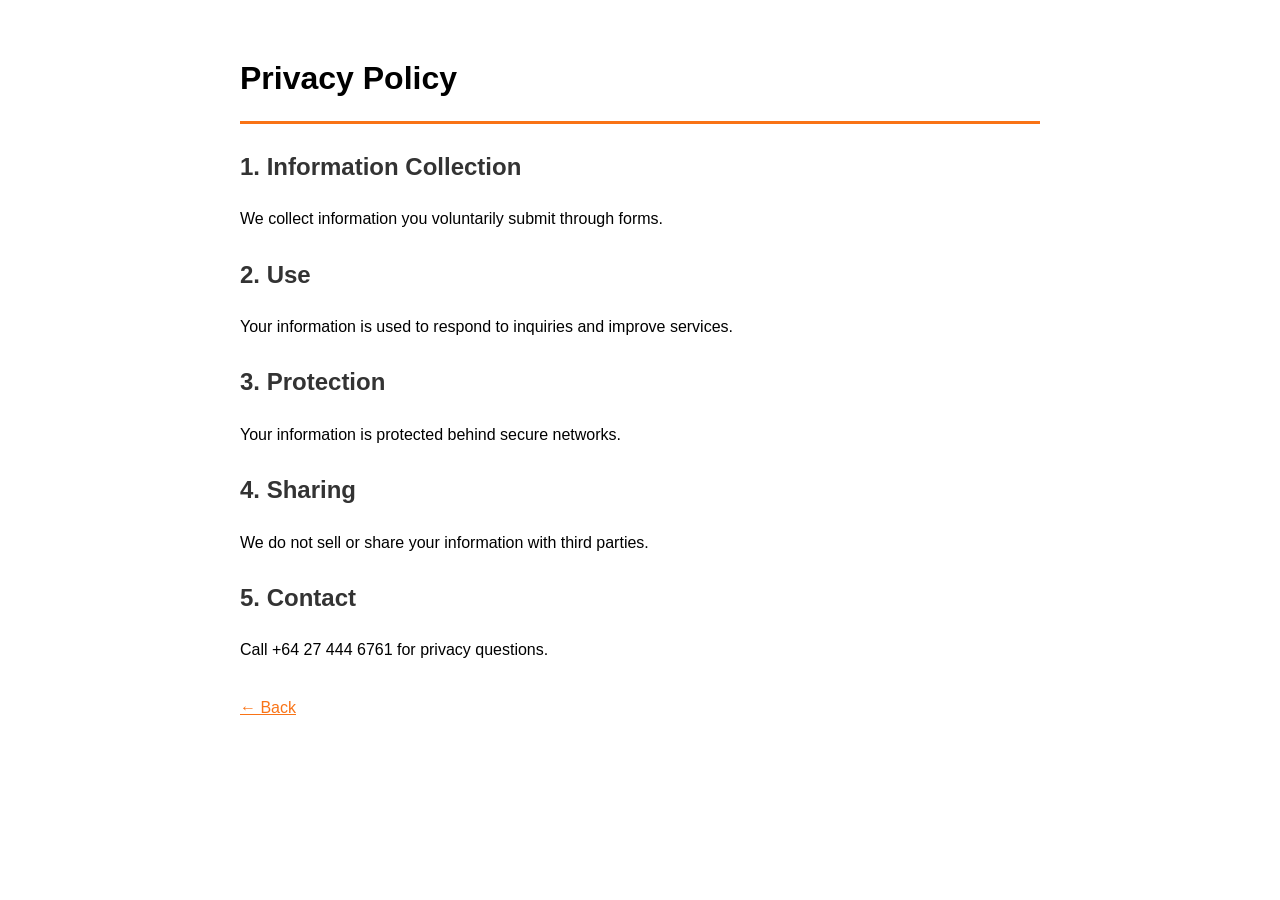
==== privacy.html @ a87de4cc "Initial: Shannons HVAC Limited" ====
<!DOCTYPE html><html><head><meta charset="UTF-8"><title>Privacy</title><style>body{font-family:'Poppins',sans-serif;background:white;max-width:800px;margin:0 auto;padding:2rem;line-height:1.6}h1{border-bottom:3px solid #f97316;padding-bottom:1rem}h2{margin-top:1.5rem;color:#333}a{color:#f97316}</style></head><body><h1>Privacy Policy</h1><h2>1. Information Collection</h2><p>We collect information you voluntarily submit through forms.</p><h2>2. Use</h2><p>Your information is used to respond to inquiries and improve services.</p><h2>3. Protection</h2><p>Your information is protected behind secure networks.</p><h2>4. Sharing</h2><p>We do not sell or share your information with third parties.</p><h2>5. Contact</h2><p>Call +64 27 444 6761 for privacy questions.</p><p style="margin-top:2rem"><a href="index.html">← Back</a></p></body></html>
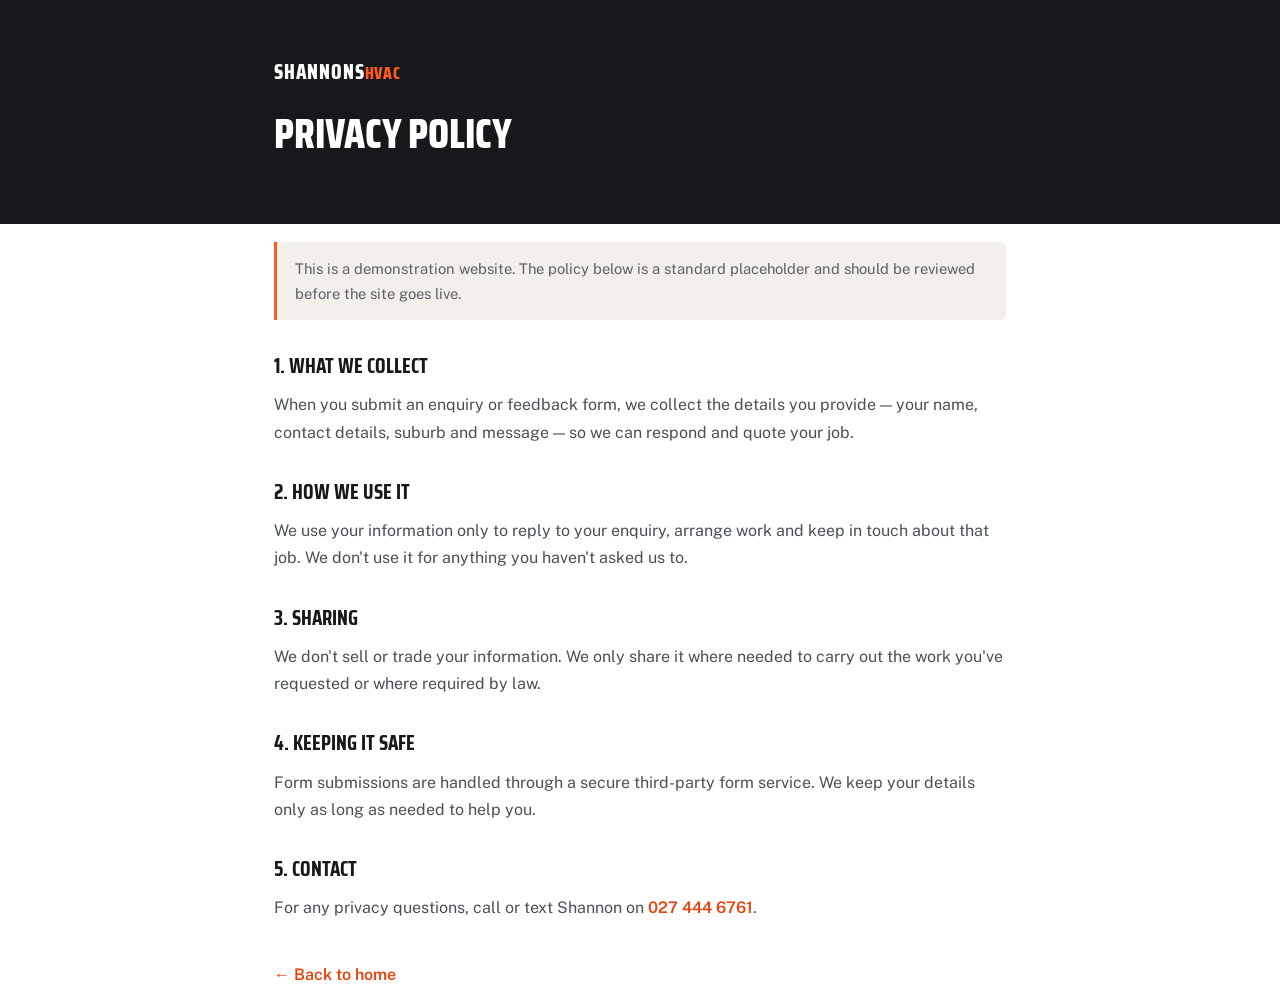
==== commit 00f058ba: "Initial build: Shannons HVAC Limited" ====
--- a/privacy.html
+++ b/privacy.html
@@ -1 +1,44 @@
-<!DOCTYPE html><html><head><meta charset="UTF-8"><title>Privacy</title><style>body{font-family:'Poppins',sans-serif;background:white;max-width:800px;margin:0 auto;padding:2rem;line-height:1.6}h1{border-bottom:3px solid #f97316;padding-bottom:1rem}h2{margin-top:1.5rem;color:#333}a{color:#f97316}</style></head><body><h1>Privacy Policy</h1><h2>1. Information Collection</h2><p>We collect information you voluntarily submit through forms.</p><h2>2. Use</h2><p>Your information is used to respond to inquiries and improve services.</p><h2>3. Protection</h2><p>Your information is protected behind secure networks.</p><h2>4. Sharing</h2><p>We do not sell or share your information with third parties.</p><h2>5. Contact</h2><p>Call +64 27 444 6761 for privacy questions.</p><p style="margin-top:2rem"><a href="index.html">← Back</a></p></body></html>
+<!DOCTYPE html>
+<html lang="en-NZ">
+<head>
+<meta charset="UTF-8">
+<meta name="viewport" content="width=device-width, initial-scale=1.0">
+<title>Privacy | Shannons HVAC Limited</title>
+<link rel="icon" href="data:image/svg+xml,%3Csvg xmlns='http://www.w3.org/2000/svg' viewBox='0 0 100 100'%3E%3Crect width='100' height='100' rx='18' fill='%2316181b'/%3E%3Ctext x='50' y='68' font-family='Arial Black,Arial' font-size='52' font-weight='900' fill='%23FF5A1F' text-anchor='middle'%3ES%3C/text%3E%3C/svg%3E">
+<link rel="preconnect" href="https://fonts.googleapis.com">
+<link rel="preconnect" href="https://fonts.gstatic.com" crossorigin>
+<link href="https://fonts.googleapis.com/css2?family=Saira+Condensed:wght@700;800&family=Public+Sans:wght@400;600;700&display=swap" rel="stylesheet">
+<style>
+*{margin:0;padding:0;box-sizing:border-box}
+body{font-family:'Public Sans',sans-serif;color:#23272c;line-height:1.7;background:#fff}
+header{background:#16181b;color:#fff;padding:54px 24px}
+.wrap{max-width:780px;margin:0 auto;padding:0 24px}
+.brand{font-family:'Saira Condensed';font-weight:800;text-transform:uppercase;letter-spacing:.04em;font-size:1.3rem}
+.brand small{color:#FF5A1F}
+header h1{font-family:'Saira Condensed';text-transform:uppercase;font-weight:800;font-size:2.6rem;margin-top:10px}
+main{padding:46px 0 70px}
+h2{font-family:'Saira Condensed';text-transform:uppercase;font-size:1.3rem;margin:28px 0 8px;color:#16181b}
+p{color:#4b5057;margin-bottom:10px}
+a{color:#E8410B;text-decoration:none;font-weight:600}
+.note{background:#f3f0ec;border-left:3px solid #FF5A1F;padding:14px 18px;border-radius:0 6px 6px 0;font-size:.92rem;color:#5b6066;margin:18px 0}
+.back{display:inline-block;margin-top:30px}
+</style>
+</head>
+<body>
+<header><div class="wrap"><div class="brand">Shannons<small>HVAC</small></div><h1>Privacy Policy</h1></div></header>
+<main class="wrap">
+  <div class="note">This is a demonstration website. The policy below is a standard placeholder and should be reviewed before the site goes live.</div>
+  <h2>1. What we collect</h2>
+  <p>When you submit an enquiry or feedback form, we collect the details you provide — your name, contact details, suburb and message — so we can respond and quote your job.</p>
+  <h2>2. How we use it</h2>
+  <p>We use your information only to reply to your enquiry, arrange work and keep in touch about that job. We don't use it for anything you haven't asked us to.</p>
+  <h2>3. Sharing</h2>
+  <p>We don't sell or trade your information. We only share it where needed to carry out the work you've requested or where required by law.</p>
+  <h2>4. Keeping it safe</h2>
+  <p>Form submissions are handled through a secure third-party form service. We keep your details only as long as needed to help you.</p>
+  <h2>5. Contact</h2>
+  <p>For any privacy questions, call or text Shannon on <a href="tel:+64274446761">027 444 6761</a>.</p>
+  <a href="index.html" class="back">← Back to home</a>
+</main>
+</body>
+</html>
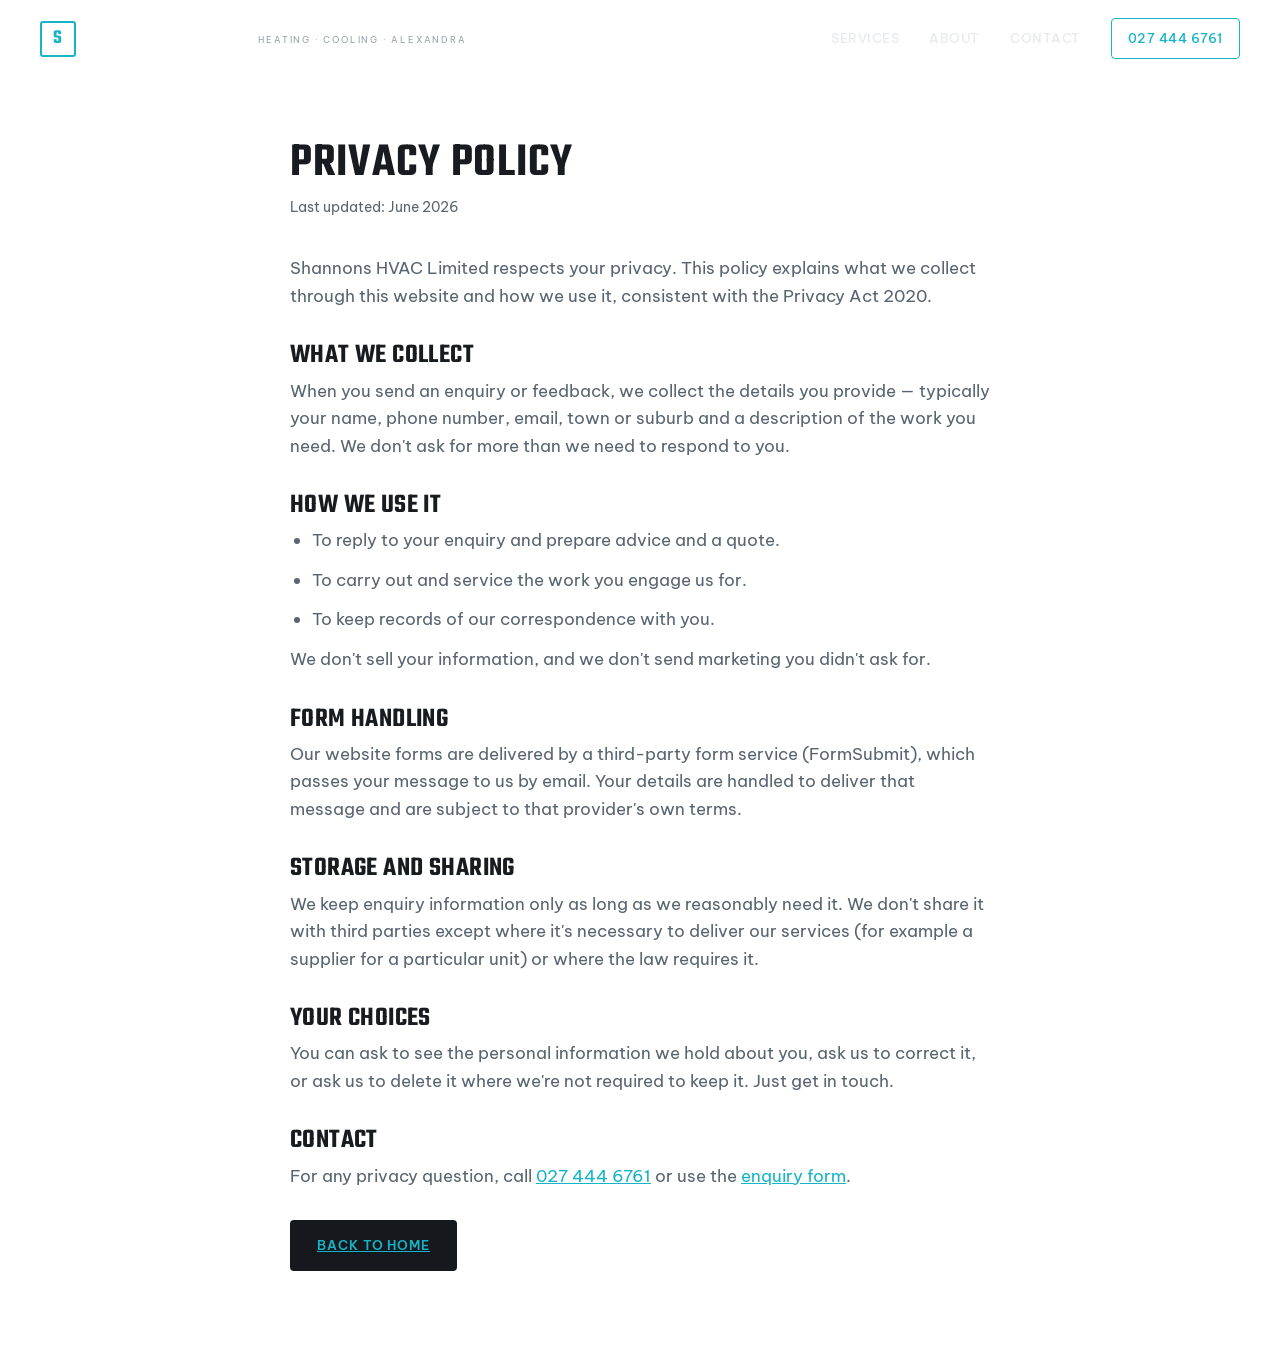
==== commit 780efc45: "Rebuild: Shannons HVAC Limited — Industrial archetype, Teko/Be Vietnam Pro, climate-teal Co-Authored" ====
--- a/privacy.html
+++ b/privacy.html
@@ -3,42 +3,60 @@
 <head>
 <meta charset="UTF-8">
 <meta name="viewport" content="width=device-width, initial-scale=1.0">
-<title>Privacy | Shannons HVAC Limited</title>
-<link rel="icon" href="data:image/svg+xml,%3Csvg xmlns='http://www.w3.org/2000/svg' viewBox='0 0 100 100'%3E%3Crect width='100' height='100' rx='18' fill='%2316181b'/%3E%3Ctext x='50' y='68' font-family='Arial Black,Arial' font-size='52' font-weight='900' fill='%23FF5A1F' text-anchor='middle'%3ES%3C/text%3E%3C/svg%3E">
+<title>Privacy Policy | Shannons HVAC Limited</title>
+<meta name="description" content="How Shannons HVAC handles the information you share through this website.">
+<meta name="robots" content="noindex">
+<link rel="icon" href="data:image/svg+xml,%3Csvg xmlns='http://www.w3.org/2000/svg' viewBox='0 0 100 100'%3E%3Crect width='100' height='100' rx='14' fill='%230e1216'/%3E%3Ctext x='50' y='73' font-size='62' text-anchor='middle' fill='%2316b4c6' font-family='Arial' font-weight='bold'%3ES%3C/text%3E%3C/svg%3E">
 <link rel="preconnect" href="https://fonts.googleapis.com">
 <link rel="preconnect" href="https://fonts.gstatic.com" crossorigin>
-<link href="https://fonts.googleapis.com/css2?family=Saira+Condensed:wght@700;800&family=Public+Sans:wght@400;600;700&display=swap" rel="stylesheet">
-<style>
-*{margin:0;padding:0;box-sizing:border-box}
-body{font-family:'Public Sans',sans-serif;color:#23272c;line-height:1.7;background:#fff}
-header{background:#16181b;color:#fff;padding:54px 24px}
-.wrap{max-width:780px;margin:0 auto;padding:0 24px}
-.brand{font-family:'Saira Condensed';font-weight:800;text-transform:uppercase;letter-spacing:.04em;font-size:1.3rem}
-.brand small{color:#FF5A1F}
-header h1{font-family:'Saira Condensed';text-transform:uppercase;font-weight:800;font-size:2.6rem;margin-top:10px}
-main{padding:46px 0 70px}
-h2{font-family:'Saira Condensed';text-transform:uppercase;font-size:1.3rem;margin:28px 0 8px;color:#16181b}
-p{color:#4b5057;margin-bottom:10px}
-a{color:#E8410B;text-decoration:none;font-weight:600}
-.note{background:#f3f0ec;border-left:3px solid #FF5A1F;padding:14px 18px;border-radius:0 6px 6px 0;font-size:.92rem;color:#5b6066;margin:18px 0}
-.back{display:inline-block;margin-top:30px}
-</style>
+<link href="https://fonts.googleapis.com/css2?family=Teko:wght@400;500;600;700&family=Be+Vietnam+Pro:wght@400;500;600&display=swap" rel="stylesheet">
+<link rel="stylesheet" href="styles.css">
 </head>
 <body>
-<header><div class="wrap"><div class="brand">Shannons<small>HVAC</small></div><h1>Privacy Policy</h1></div></header>
-<main class="wrap">
-  <div class="note">This is a demonstration website. The policy below is a standard placeholder and should be reviewed before the site goes live.</div>
-  <h2>1. What we collect</h2>
-  <p>When you submit an enquiry or feedback form, we collect the details you provide — your name, contact details, suburb and message — so we can respond and quote your job.</p>
-  <h2>2. How we use it</h2>
-  <p>We use your information only to reply to your enquiry, arrange work and keep in touch about that job. We don't use it for anything you haven't asked us to.</p>
-  <h2>3. Sharing</h2>
-  <p>We don't sell or trade your information. We only share it where needed to carry out the work you've requested or where required by law.</p>
-  <h2>4. Keeping it safe</h2>
-  <p>Form submissions are handled through a secure third-party form service. We keep your details only as long as needed to help you.</p>
-  <h2>5. Contact</h2>
-  <p>For any privacy questions, call or text Shannon on <a href="tel:+64274446761">027 444 6761</a>.</p>
-  <a href="index.html" class="back">← Back to home</a>
+
+<nav class="nav scrolled" id="nav">
+  <a class="brand" href="index.html"><span class="mark">S</span>SHANNONS HVAC<small>Heating · Cooling · Alexandra</small></a>
+  <div class="nav-links" id="navLinks">
+    <a href="index.html#services">Services</a>
+    <a href="index.html#about">About</a>
+    <a href="index.html#contact">Contact</a>
+    <a class="nav-phone" href="tel:+64274446761">027 444 6761</a>
+  </div>
+  <button class="nav-toggle" id="navToggle" aria-label="Open menu">☰</button>
+</nav>
+
+<main class="legal">
+  <h1>Privacy Policy</h1>
+  <p class="updated">Last updated: June 2026</p>
+
+  <p>Shannons HVAC Limited respects your privacy. This policy explains what we collect through this website and how we use it, consistent with the Privacy Act 2020.</p>
+
+  <h2>What we collect</h2>
+  <p>When you send an enquiry or feedback, we collect the details you provide — typically your name, phone number, email, town or suburb and a description of the work you need. We don't ask for more than we need to respond to you.</p>
+
+  <h2>How we use it</h2>
+  <ul>
+    <li>To reply to your enquiry and prepare advice and a quote.</li>
+    <li>To carry out and service the work you engage us for.</li>
+    <li>To keep records of our correspondence with you.</li>
+  </ul>
+  <p>We don't sell your information, and we don't send marketing you didn't ask for.</p>
+
+  <h2>Form handling</h2>
+  <p>Our website forms are delivered by a third-party form service (FormSubmit), which passes your message to us by email. Your details are handled to deliver that message and are subject to that provider's own terms.</p>
+
+  <h2>Storage and sharing</h2>
+  <p>We keep enquiry information only as long as we reasonably need it. We don't share it with third parties except where it's necessary to deliver our services (for example a supplier for a particular unit) or where the law requires it.</p>
+
+  <h2>Your choices</h2>
+  <p>You can ask to see the personal information we hold about you, ask us to correct it, or ask us to delete it where we're not required to keep it. Just get in touch.</p>
+
+  <h2>Contact</h2>
+  <p>For any privacy question, call <a href="tel:+64274446761">027 444 6761</a> or use the <a href="index.html#contact">enquiry form</a>.</p>
+
+  <p style="margin-top:30px"><a class="btn btn--dark" href="index.html">Back to home</a></p>
 </main>
+
+<script src="main.js"></script>
 </body>
 </html>
--- a/styles.css
+++ b/styles.css
@@ -0,0 +1,258 @@
+/* Shannons HVAC Limited — Industrial archetype
+   Display: Teko · Body: Be Vietnam Pro · Accent: climate teal on charcoal */
+
+:root{
+  --ink:#15191e;          /* charcoal anchor */
+  --ink-deep:#0e1216;     /* deepest panels */
+  --bone:#f1f3f4;         /* bone band */
+  --light:#ffffff;        /* light band */
+  --line:#dde3e6;         /* hairlines on light */
+  --line-dark:#283038;    /* hairlines on dark */
+  --text:#181c21;         /* body text on light */
+  --muted:#586470;        /* muted text on light */
+  --muted-dark:#97a2ad;   /* muted text on dark */
+  --accent:#16b4c6;       /* climate teal */
+  --accent-2:#3fd0e0;
+  --btn-ink:#04252b;      /* dark teal-ink for text on accent */
+  --radius:4px;
+  --img-filter:saturate(.82) contrast(1.06) brightness(.95);
+  --maxw:1180px;
+  --pad:clamp(20px,5vw,40px);
+}
+
+*{box-sizing:border-box;margin:0;padding:0}
+html{scroll-behavior:smooth}
+body{
+  font-family:"Be Vietnam Pro",system-ui,sans-serif;
+  color:var(--text);background:var(--light);
+  line-height:1.62;font-size:17px;-webkit-font-smoothing:antialiased;
+  overflow-x:hidden;
+}
+h1,h2,h3,h4,.display{font-family:"Teko",sans-serif;font-weight:600;line-height:.98;letter-spacing:.015em}
+img{display:block;max-width:100%}
+a{color:inherit;text-decoration:none}
+
+.wrap{max-width:var(--maxw);margin:0 auto;padding:0 var(--pad)}
+.eyebrow{
+  font-family:"Teko",sans-serif;font-weight:600;font-size:1.02rem;
+  letter-spacing:.22em;text-transform:uppercase;color:var(--accent);
+  display:inline-flex;align-items:center;gap:10px;line-height:1;
+}
+.eyebrow::before{content:"";width:26px;height:2px;background:var(--accent);display:inline-block}
+.eyebrow.center{justify-content:center}
+
+/* ---------- buttons ---------- */
+.btn{
+  display:inline-flex;align-items:center;gap:9px;
+  font-family:"Be Vietnam Pro",sans-serif;font-weight:600;font-size:.82rem;
+  letter-spacing:.07em;text-transform:uppercase;
+  padding:14px 26px;border-radius:var(--radius);cursor:pointer;border:1.5px solid transparent;
+  transition:transform .15s ease,background .2s ease,color .2s ease,border-color .2s ease;
+}
+.btn--primary{background:var(--accent);color:var(--btn-ink)}
+.btn--primary:hover{background:var(--accent-2);transform:translateY(-2px)}
+.btn--ghost{background:transparent;color:#fff;border-color:rgba(255,255,255,.4)}
+.btn--ghost:hover{border-color:#fff;background:rgba(255,255,255,.08)}
+.btn--dark{background:var(--ink);color:#fff}
+.btn--dark:hover{background:#000;transform:translateY(-2px)}
+
+/* ---------- nav ---------- */
+.nav{
+  position:fixed;top:0;left:0;right:0;z-index:50;
+  display:flex;align-items:center;justify-content:space-between;
+  padding:18px var(--pad);transition:background .3s ease,padding .3s ease,box-shadow .3s ease;
+}
+.nav.scrolled{background:rgba(14,18,22,.94);backdrop-filter:blur(10px);padding:12px var(--pad);box-shadow:0 1px 0 var(--line-dark)}
+.brand{display:flex;align-items:center;gap:12px;font-family:"Teko",sans-serif;font-weight:600;font-size:1.55rem;letter-spacing:.04em;color:#fff;text-transform:uppercase;line-height:1}
+.brand .mark{
+  width:36px;height:36px;border:2px solid var(--accent);border-radius:3px;
+  display:grid;place-items:center;color:var(--accent);font-size:1.25rem;font-weight:600;flex:none;
+}
+.brand small{display:block;font-family:"Be Vietnam Pro",sans-serif;font-weight:400;font-size:.54rem;letter-spacing:.22em;color:var(--muted-dark);text-transform:uppercase;margin-top:3px}
+.nav-links{display:flex;align-items:center;gap:30px}
+.nav-links a{font-size:.82rem;font-weight:500;letter-spacing:.04em;color:#e8eaee;text-transform:uppercase;font-family:"Be Vietnam Pro",sans-serif}
+.nav-links a:hover{color:var(--accent)}
+.nav-phone{display:inline-flex !important;align-items:center;gap:8px;border:1.5px solid var(--accent);color:var(--accent) !important;padding:9px 16px;border-radius:var(--radius)}
+.nav-phone:hover{background:var(--accent);color:var(--btn-ink) !important}
+.nav-toggle{display:none;background:none;border:none;color:#fff;font-size:1.5rem;cursor:pointer}
+
+/* ---------- hero ---------- */
+.hero{position:relative;min-height:100svh;display:flex;align-items:center;background:var(--ink-deep);overflow:hidden}
+.hero-slides{position:absolute;inset:0;z-index:0}
+.hero-slide{position:absolute;inset:0;background-size:cover;background-position:center;opacity:0;transition:opacity 1.6s ease;filter:var(--img-filter);transform:scale(1.04)}
+.hero-slide.active{opacity:1}
+.hero::after{content:"";position:absolute;inset:0;z-index:1;
+  background:linear-gradient(180deg,rgba(11,14,18,.6) 0%,rgba(11,14,18,.5) 45%,rgba(11,14,18,.85) 100%);}
+.hero-grid{position:absolute;inset:0;z-index:1;opacity:.15;
+  background-image:linear-gradient(rgba(255,255,255,.5) 1px,transparent 1px),linear-gradient(90deg,rgba(255,255,255,.5) 1px,transparent 1px);
+  background-size:64px 64px;-webkit-mask-image:linear-gradient(180deg,transparent,#000 40%,transparent);mask-image:linear-gradient(180deg,transparent,#000 40%,transparent)}
+.hero-inner{position:relative;z-index:2;padding:130px var(--pad) 70px;max-width:var(--maxw);margin:0 auto;width:100%}
+.hero-eyebrow{color:var(--accent);font-family:"Teko",sans-serif;font-weight:600;font-size:1.12rem;letter-spacing:.2em;text-transform:uppercase;display:flex;align-items:center;gap:12px;line-height:1}
+.hero-eyebrow::before{content:"";width:34px;height:2px;background:var(--accent)}
+.hero h1{color:#fff;font-size:clamp(3.1rem,8vw,6rem);margin:20px 0 18px;max-width:17ch;text-transform:uppercase;font-weight:600}
+.hero h1 em{color:var(--accent);font-style:normal}
+.hero p.lede{color:#e3e6ea;font-size:clamp(1.02rem,1.7vw,1.2rem);max-width:56ch;margin-bottom:32px;line-height:1.6}
+.hero-cta{display:flex;flex-wrap:wrap;gap:14px}
+.hero-meta{display:flex;flex-wrap:wrap;gap:26px;margin-top:44px;padding-top:24px;border-top:1px solid rgba(255,255,255,.16)}
+.hero-meta div{color:#cdd2d9;font-size:.82rem;letter-spacing:.03em}
+.hero-meta b{display:block;font-family:"Teko",sans-serif;font-weight:600;color:#fff;font-size:1.45rem;letter-spacing:.03em;line-height:1.05}
+
+/* ---------- sections ---------- */
+section{padding:clamp(64px,9vw,108px) 0}
+.band-bone{background:var(--bone)}
+.band-light{background:var(--light)}
+.band-dark{background:var(--ink);color:#fff}
+.sec-head{max-width:680px;margin-bottom:52px}
+.sec-head.center{margin:0 auto 52px;text-align:center}
+.sec-head h2{font-size:clamp(2.4rem,5vw,3.7rem);margin:12px 0 14px;text-transform:uppercase;font-weight:600;line-height:.96}
+.band-dark .sec-head h2{color:#fff}
+.sec-head p{color:var(--muted);font-size:1.06rem}
+.band-dark .sec-head p{color:var(--muted-dark)}
+
+/* ---------- trust strip ---------- */
+.trust{background:var(--ink-deep);color:#fff;padding:0}
+.trust-grid{display:grid;grid-template-columns:repeat(3,1fr)}
+.trust-item{padding:38px var(--pad);display:flex;gap:18px;align-items:flex-start;border-right:1px solid var(--line-dark)}
+.trust-item:last-child{border-right:none}
+.trust-ic{width:42px;height:42px;flex:none;border:1.5px solid var(--accent);border-radius:3px;display:grid;place-items:center;color:var(--accent)}
+.trust-ic svg{width:22px;height:22px}
+.trust-item h4{font-family:"Teko",sans-serif;font-weight:600;font-size:1.4rem;letter-spacing:.02em;margin-bottom:2px;color:#fff;text-transform:uppercase;line-height:1.04}
+.trust-item p{color:var(--muted-dark);font-size:.92rem;line-height:1.5}
+
+/* ---------- services ---------- */
+.svc-grid{display:grid;grid-template-columns:repeat(3,1fr);gap:1px;background:var(--line);border:1px solid var(--line)}
+.svc-card{background:var(--light);padding:34px 30px;transition:background .25s ease,transform .25s ease}
+.svc-card:hover{background:#fff;transform:translateY(-3px);box-shadow:0 24px 50px -28px rgba(20,23,28,.4)}
+.svc-num{font-family:"Teko",sans-serif;font-weight:600;font-size:1.05rem;color:var(--accent);letter-spacing:.08em}
+.svc-ic{width:46px;height:46px;margin:14px 0 16px;color:var(--accent)}
+.svc-ic svg{width:46px;height:46px;stroke-width:1.4}
+.svc-card h3{font-size:1.6rem;margin-bottom:8px;text-transform:uppercase;letter-spacing:.01em;font-weight:600;line-height:1}
+.svc-card p{color:var(--muted);font-size:.96rem}
+
+/* ---------- about ---------- */
+.about-split{display:grid;grid-template-columns:1fr 1fr;gap:clamp(34px,5vw,72px);align-items:center}
+.about-figure{position:relative}
+.about-figure img{width:100%;aspect-ratio:4/3;object-fit:cover;border-radius:var(--radius);filter:var(--img-filter)}
+.about-tag{position:absolute;top:-1px;left:-1px;background:var(--accent);color:var(--btn-ink);font-family:"Teko",sans-serif;font-weight:600;font-size:1.02rem;letter-spacing:.12em;text-transform:uppercase;padding:8px 18px;line-height:1}
+.about-frame{position:absolute;inset:18px -18px -18px 18px;border:1.5px solid var(--accent);border-radius:var(--radius);z-index:-1}
+.about-copy h2{font-size:clamp(2.4rem,4.6vw,3.5rem);margin:12px 0 18px;text-transform:uppercase;font-weight:600;line-height:.96}
+.about-copy p{color:var(--muted);margin-bottom:16px}
+.checklist{list-style:none;margin-top:26px;display:grid;gap:14px}
+.checklist li{display:flex;gap:13px;align-items:flex-start;font-weight:500;color:var(--text)}
+.checklist .ck{width:24px;height:24px;flex:none;background:var(--accent);border-radius:3px;display:grid;place-items:center;margin-top:1px}
+.checklist .ck svg{width:14px;height:14px;stroke:var(--btn-ink);stroke-width:3}
+
+/* ---------- crew ---------- */
+.crew-grid{display:grid;grid-template-columns:repeat(3,1fr);gap:24px}
+.crew-card{background:var(--ink);border:1px solid var(--line-dark);border-radius:var(--radius);padding:34px 28px;text-align:center}
+.crew-av{width:84px;height:84px;margin:0 auto 20px;border-radius:50%;background:var(--ink-deep);border:2px solid var(--accent);display:grid;place-items:center;font-family:"Teko",sans-serif;font-weight:600;font-size:2rem;color:var(--accent);letter-spacing:.04em;line-height:1}
+.crew-card h3{color:#fff;font-size:1.5rem;text-transform:uppercase;letter-spacing:.02em;font-weight:600;line-height:1}
+.crew-role{color:var(--accent);font-family:"Teko",sans-serif;font-weight:600;font-size:1rem;letter-spacing:.14em;text-transform:uppercase;margin:4px 0 12px;line-height:1}
+.crew-card p{color:var(--muted-dark);font-size:.92rem}
+.badge{display:inline-block;font-family:"Be Vietnam Pro",sans-serif;font-size:.66rem;font-weight:600;letter-spacing:.16em;text-transform:uppercase;color:var(--muted-dark);border:1px solid var(--line-dark);border-radius:3px;padding:5px 12px;margin-top:18px}
+
+/* ---------- reviews ---------- */
+.rev-grid{display:grid;grid-template-columns:repeat(2,1fr);gap:24px}
+.rev-card{background:var(--light);border:1px solid var(--line);border-radius:var(--radius);padding:32px 30px}
+.rev-stars{color:var(--accent);letter-spacing:3px;font-size:1.05rem;margin-bottom:14px}
+.rev-card p{font-size:1.04rem;color:var(--text);margin-bottom:18px}
+.rev-who{font-family:"Teko",sans-serif;font-weight:600;font-size:1.2rem;letter-spacing:.03em;text-transform:uppercase;line-height:1}
+.rev-who span{display:block;font-family:"Be Vietnam Pro",sans-serif;font-weight:400;font-size:.8rem;letter-spacing:0;text-transform:none;color:var(--muted);margin-top:3px}
+
+/* ---------- review funnel banner ---------- */
+.funnel{background:var(--ink-deep);color:#fff;text-align:center;position:relative;overflow:hidden}
+.funnel .hero-grid{opacity:.1}
+.funnel-inner{position:relative;z-index:2}
+.funnel .stars{color:var(--accent);font-size:1.7rem;letter-spacing:6px;margin-bottom:16px}
+.funnel h2{font-size:clamp(2.2rem,4.6vw,3.4rem);color:#fff;margin-bottom:12px;text-transform:uppercase;font-weight:600;line-height:.98}
+.funnel p{color:var(--muted-dark);max-width:50ch;margin:0 auto 26px}
+
+/* ---------- contact ---------- */
+.contact-split{display:grid;grid-template-columns:.85fr 1.15fr;gap:clamp(34px,5vw,64px)}
+.contact-info h2{color:#fff;font-size:clamp(2.3rem,4.4vw,3.4rem);margin:12px 0 16px;text-transform:uppercase;font-weight:600;line-height:.96}
+.contact-info > p{color:var(--muted-dark);margin-bottom:30px;max-width:44ch}
+.cinfo-row{display:flex;gap:16px;align-items:flex-start;padding:18px 0;border-top:1px solid var(--line-dark)}
+.cinfo-row:last-child{border-bottom:1px solid var(--line-dark)}
+.cinfo-ic{width:40px;height:40px;flex:none;border:1.5px solid var(--accent);border-radius:3px;display:grid;place-items:center;color:var(--accent)}
+.cinfo-ic svg{width:20px;height:20px}
+.cinfo-row b{display:block;font-family:"Teko",sans-serif;font-weight:600;color:#fff;font-size:1rem;letter-spacing:.12em;text-transform:uppercase;margin-bottom:2px;line-height:1.1}
+.cinfo-row a,.cinfo-row span{color:#dfe3e8;font-size:1.02rem}
+.cinfo-row a:hover{color:var(--accent)}
+
+.form{background:var(--light);border-radius:var(--radius);padding:clamp(26px,3vw,40px);color:var(--text)}
+.form h3{font-size:1.9rem;text-transform:uppercase;margin-bottom:4px;font-weight:600;line-height:1}
+.form .sub{color:var(--muted);font-size:.95rem;margin-bottom:22px}
+.frow{display:grid;grid-template-columns:1fr 1fr;gap:16px}
+.field{margin-bottom:16px;display:flex;flex-direction:column}
+.field label{font-family:"Be Vietnam Pro",sans-serif;font-weight:600;font-size:.72rem;letter-spacing:.08em;text-transform:uppercase;margin-bottom:7px;color:var(--text)}
+.field input,.field textarea,.field select{
+  font-family:"Be Vietnam Pro",sans-serif;font-size:1rem;padding:13px 15px;border:1.5px solid var(--line);border-radius:var(--radius);background:#fbfcfc;color:var(--text);transition:border-color .2s ease}
+.field input:focus,.field textarea:focus,.field select:focus{outline:none;border-color:var(--accent);background:#fff}
+.field textarea{min-height:120px;resize:vertical}
+
+/* ---------- footer ---------- */
+.footer{background:#0a0d10;color:#fff;padding:60px var(--pad) 30px}
+.footer-top{max-width:var(--maxw);margin:0 auto;display:flex;flex-wrap:wrap;justify-content:space-between;gap:30px;padding-bottom:34px;border-bottom:1px solid var(--line-dark)}
+.footer .brand{margin-bottom:12px}
+.footer-blurb{color:var(--muted-dark);max-width:38ch;font-size:.94rem}
+.footer-links{display:flex;gap:40px;flex-wrap:wrap}
+.footer-col h5{font-family:"Teko",sans-serif;font-weight:600;font-size:1.05rem;letter-spacing:.12em;text-transform:uppercase;color:#fff;margin-bottom:12px;line-height:1}
+.footer-col a{display:block;color:var(--muted-dark);font-size:.92rem;margin-bottom:9px}
+.footer-col a:hover{color:var(--accent)}
+.footer-bot{max-width:var(--maxw);margin:24px auto 0;display:flex;flex-wrap:wrap;justify-content:space-between;gap:12px;color:#6c7480;font-size:.82rem}
+
+/* ---------- reveal ---------- */
+.reveal{opacity:0;transform:translateY(26px);transition:opacity .7s ease,transform .7s ease}
+.reveal.in{opacity:1;transform:none}
+
+/* ---------- review / private standalone pages ---------- */
+.subpage{min-height:100vh;background:var(--ink);display:flex;align-items:center;justify-content:center;padding:120px var(--pad) 60px}
+.review-card{background:var(--light);border-radius:var(--radius);max-width:540px;width:100%;padding:clamp(32px,5vw,52px);text-align:center;border-top:4px solid var(--accent)}
+.review-card .mark{width:54px;height:54px;margin:0 auto 22px;border:2px solid var(--accent);border-radius:4px;display:grid;place-items:center;color:var(--accent);font-family:"Teko",sans-serif;font-weight:600;font-size:1.9rem}
+.review-card h1{font-size:2.4rem;text-transform:uppercase;margin-bottom:10px;font-weight:600;line-height:1}
+.review-card p{color:var(--muted);margin-bottom:24px}
+.star-pick{display:flex;justify-content:center;gap:10px;font-size:2.4rem;cursor:pointer}
+.star-pick .star{color:#cdd5da;transition:color .15s ease,transform .15s ease}
+.star-pick .star:hover{transform:scale(1.12)}
+.star-pick .star.lit{color:var(--accent)}
+.review-note{font-size:.86rem;color:var(--muted);margin-top:22px;margin-bottom:0}
+.private-wrap{max-width:600px;width:100%}
+.success{display:none;background:var(--light);border-radius:var(--radius);padding:clamp(32px,5vw,52px);text-align:center;border-top:4px solid var(--accent)}
+.success.show{display:block}
+.success .tick{width:64px;height:64px;margin:0 auto 20px;border-radius:50%;background:var(--accent);display:grid;place-items:center}
+.success .tick svg{width:32px;height:32px;stroke:var(--btn-ink);fill:none}
+.success h2{text-transform:uppercase;margin-bottom:10px;font-weight:600;font-size:2rem}
+.success p{color:var(--muted)}
+
+/* ---------- legal pages ---------- */
+.legal{max-width:780px;margin:0 auto;padding:140px var(--pad) 80px}
+.legal h1{font-size:3rem;text-transform:uppercase;margin-bottom:8px;font-weight:600;line-height:1}
+.legal .updated{color:var(--muted);font-size:.9rem;margin-bottom:36px}
+.legal h2{font-size:1.7rem;text-transform:uppercase;margin:32px 0 8px;font-weight:600;line-height:1}
+.legal p,.legal li{color:var(--muted);margin-bottom:12px}
+.legal ul{padding-left:22px}
+.legal a{color:var(--accent);text-decoration:underline}
+
+/* ---------- responsive ---------- */
+@media(max-width:920px){
+  .svc-grid{grid-template-columns:repeat(2,1fr)}
+  .about-split{grid-template-columns:1fr}
+  .about-frame{display:none}
+  .contact-split{grid-template-columns:1fr}
+}
+@media(max-width:760px){
+  .nav-links{position:fixed;top:0;right:0;height:100vh;width:78%;max-width:320px;background:var(--ink-deep);flex-direction:column;align-items:flex-start;justify-content:center;gap:24px;padding:40px;transform:translateX(100%);transition:transform .3s ease;box-shadow:-20px 0 60px rgba(0,0,0,.5)}
+  .nav-links.open{transform:none}
+  .nav-toggle{display:block;z-index:60;position:relative}
+  .trust-grid{grid-template-columns:1fr}
+  .trust-item{border-right:none;border-bottom:1px solid var(--line-dark)}
+  .svc-grid{grid-template-columns:1fr}
+  .crew-grid{grid-template-columns:1fr}
+  .rev-grid{grid-template-columns:1fr}
+  .frow{grid-template-columns:1fr}
+  .hero-meta{gap:20px}
+}
+@media(prefers-reduced-motion:reduce){
+  .hero-slide{transition:none}
+  .reveal{opacity:1;transform:none;transition:none}
+}
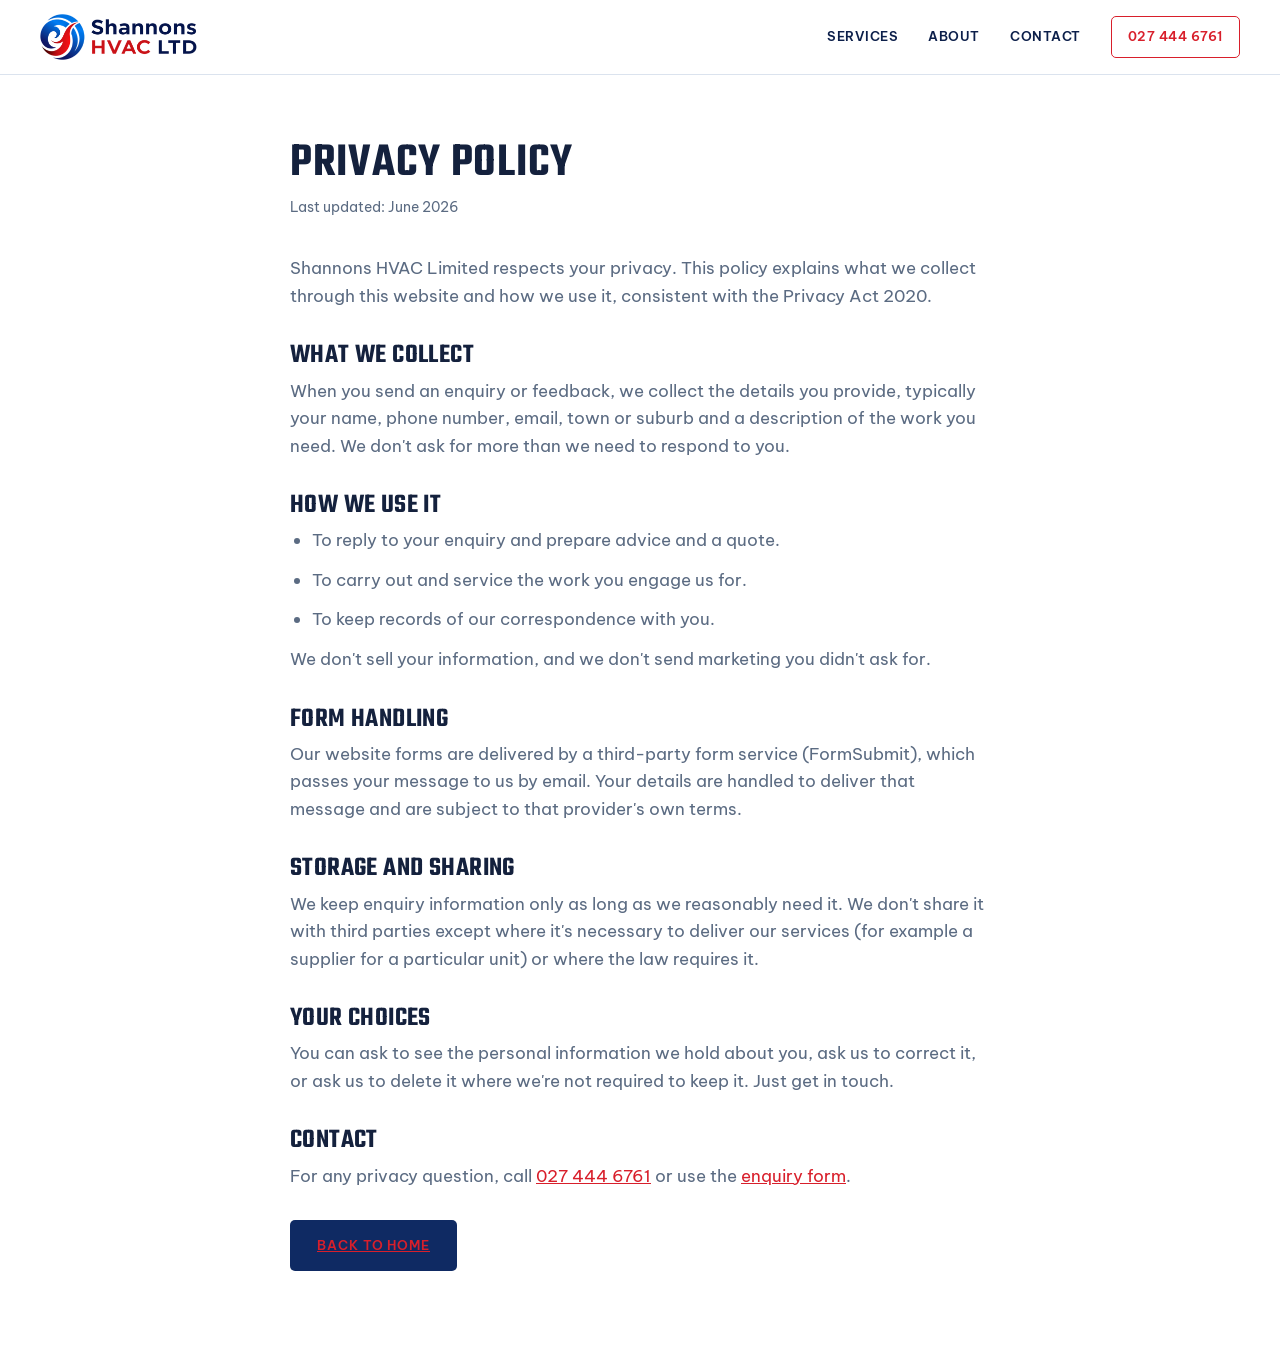
==== commit 7b994395: "Apply Shannon's feedback: accordions, FAQ, lighter hero, image fixes Also resyncs the repo with prod" ====
--- a/privacy.html
+++ b/privacy.html
@@ -15,7 +15,7 @@
 <body>
 
 <nav class="nav scrolled" id="nav">
-  <a class="brand" href="index.html"><span class="mark">S</span>SHANNONS HVAC<small>Heating · Cooling · Alexandra</small></a>
+  <a class="brand" href="index.html" aria-label="Shannons HVAC Limited"><img class="brand-logo" src="logo.png" alt="Shannons HVAC Limited" width="620" height="182"></a>
   <div class="nav-links" id="navLinks">
     <a href="index.html#services">Services</a>
     <a href="index.html#about">About</a>
@@ -32,7 +32,7 @@
   <p>Shannons HVAC Limited respects your privacy. This policy explains what we collect through this website and how we use it, consistent with the Privacy Act 2020.</p>
 
   <h2>What we collect</h2>
-  <p>When you send an enquiry or feedback, we collect the details you provide — typically your name, phone number, email, town or suburb and a description of the work you need. We don't ask for more than we need to respond to you.</p>
+  <p>When you send an enquiry or feedback, we collect the details you provide, typically your name, phone number, email, town or suburb and a description of the work you need. We don't ask for more than we need to respond to you.</p>
 
   <h2>How we use it</h2>
   <ul>
--- a/styles.css
+++ b/styles.css
@@ -2,20 +2,27 @@
    Display: Teko · Body: Be Vietnam Pro · Accent: climate teal on charcoal */
 
 :root{
-  --ink:#15191e;          /* charcoal anchor */
-  --ink-deep:#0e1216;     /* deepest panels */
-  --bone:#f1f3f4;         /* bone band */
-  --light:#ffffff;        /* light band */
-  --line:#dde3e6;         /* hairlines on light */
-  --line-dark:#283038;    /* hairlines on dark */
-  --text:#181c21;         /* body text on light */
-  --muted:#586470;        /* muted text on light */
-  --muted-dark:#97a2ad;   /* muted text on dark */
-  --accent:#16b4c6;       /* climate teal */
-  --accent-2:#3fd0e0;
-  --btn-ink:#04252b;      /* dark teal-ink for text on accent */
-  --radius:4px;
-  --img-filter:saturate(.82) contrast(1.06) brightness(.95);
+  --navy:#0f2a63;         /* navy surface */
+  --navy-deep:#0a1c44;    /* deepest navy */
+  --navy-ink:#0c1f4a;     /* heading navy */
+  --blue:#0a6ce4;         /* bright blue accent */
+  --red:#d81f2b;          /* brand red */
+  --red-deep:#b3121d;
+
+  --ink:#0f2a63;          /* navy surface (was charcoal) */
+  --ink-deep:#0a1c44;     /* deepest navy panels */
+  --bone:#eef2f8;         /* cool light band */
+  --light:#ffffff;        /* white band */
+  --line:#dbe3ee;         /* hairlines on light */
+  --line-dark:rgba(255,255,255,.14); /* hairlines on navy */
+  --text:#14213d;         /* body text on light */
+  --muted:#5b6b82;        /* muted text on light */
+  --muted-dark:#aab6cc;   /* muted text on navy */
+  --accent:#d81f2b;       /* primary red */
+  --accent-2:#eb2733;     /* red hover */
+  --btn-ink:#ffffff;      /* text on red */
+  --radius:5px;
+  --img-filter:saturate(1.03) contrast(1.02);
   --maxw:1180px;
   --pad:clamp(20px,5vw,40px);
 }
@@ -60,42 +67,50 @@
 .nav{
   position:fixed;top:0;left:0;right:0;z-index:50;
   display:flex;align-items:center;justify-content:space-between;
-  padding:18px var(--pad);transition:background .3s ease,padding .3s ease,box-shadow .3s ease;
-}
-.nav.scrolled{background:rgba(14,18,22,.94);backdrop-filter:blur(10px);padding:12px var(--pad);box-shadow:0 1px 0 var(--line-dark)}
-.brand{display:flex;align-items:center;gap:12px;font-family:"Teko",sans-serif;font-weight:600;font-size:1.55rem;letter-spacing:.04em;color:#fff;text-transform:uppercase;line-height:1}
+  padding:14px var(--pad);background:rgba(255,255,255,.92);backdrop-filter:blur(12px);
+  border-bottom:1px solid var(--line);
+  transition:padding .3s ease,box-shadow .3s ease;
+}
+.nav.scrolled{padding:9px var(--pad);box-shadow:0 10px 30px -20px rgba(10,28,68,.5)}
+.brand{display:flex;align-items:center;gap:12px;font-family:"Teko",sans-serif;font-weight:600;font-size:1.55rem;letter-spacing:.04em;color:var(--navy-ink);text-transform:uppercase;line-height:1}
+.brand-logo{height:46px;width:auto;display:block;transition:height .3s ease}
+.nav.scrolled .brand-logo{height:40px}
 .brand .mark{
-  width:36px;height:36px;border:2px solid var(--accent);border-radius:3px;
-  display:grid;place-items:center;color:var(--accent);font-size:1.25rem;font-weight:600;flex:none;
-}
-.brand small{display:block;font-family:"Be Vietnam Pro",sans-serif;font-weight:400;font-size:.54rem;letter-spacing:.22em;color:var(--muted-dark);text-transform:uppercase;margin-top:3px}
+  width:36px;height:36px;border:2px solid var(--red);border-radius:3px;
+  display:grid;place-items:center;color:var(--red);font-size:1.25rem;font-weight:600;flex:none;
+}
+.brand small{display:block;font-family:"Be Vietnam Pro",sans-serif;font-weight:400;font-size:.54rem;letter-spacing:.22em;color:var(--muted);text-transform:uppercase;margin-top:3px}
 .nav-links{display:flex;align-items:center;gap:30px}
-.nav-links a{font-size:.82rem;font-weight:500;letter-spacing:.04em;color:#e8eaee;text-transform:uppercase;font-family:"Be Vietnam Pro",sans-serif}
-.nav-links a:hover{color:var(--accent)}
-.nav-phone{display:inline-flex !important;align-items:center;gap:8px;border:1.5px solid var(--accent);color:var(--accent) !important;padding:9px 16px;border-radius:var(--radius)}
-.nav-phone:hover{background:var(--accent);color:var(--btn-ink) !important}
-.nav-toggle{display:none;background:none;border:none;color:#fff;font-size:1.5rem;cursor:pointer}
+.nav-links a{font-size:.82rem;font-weight:600;letter-spacing:.04em;color:var(--navy-ink);text-transform:uppercase;font-family:"Be Vietnam Pro",sans-serif}
+.nav-links a:hover{color:var(--blue)}
+.nav-phone{display:inline-flex !important;align-items:center;gap:8px;border:1.5px solid var(--red);color:var(--red) !important;padding:9px 16px;border-radius:var(--radius)}
+.nav-phone:hover{background:var(--red);color:#fff !important}
+.nav-toggle{display:none;background:none;border:none;color:var(--navy-ink);font-size:1.5rem;cursor:pointer}
 
 /* ---------- hero ---------- */
-.hero{position:relative;min-height:100svh;display:flex;align-items:center;background:var(--ink-deep);overflow:hidden}
+.hero{position:relative;min-height:min(86svh,740px);display:flex;align-items:flex-end;background:var(--ink-deep);overflow:hidden}
 .hero-slides{position:absolute;inset:0;z-index:0}
 .hero-slide{position:absolute;inset:0;background-size:cover;background-position:center;opacity:0;transition:opacity 1.6s ease;filter:var(--img-filter);transform:scale(1.04)}
 .hero-slide.active{opacity:1}
 .hero::after{content:"";position:absolute;inset:0;z-index:1;
-  background:linear-gradient(180deg,rgba(11,14,18,.6) 0%,rgba(11,14,18,.5) 45%,rgba(11,14,18,.85) 100%);}
+  background:
+    radial-gradient(120% 90% at 8% 92%,rgba(8,18,44,.66) 0%,rgba(8,18,44,.28) 38%,rgba(8,18,44,0) 68%),
+    linear-gradient(180deg,rgba(10,28,68,.12) 0%,rgba(10,28,68,.04) 40%,rgba(10,22,52,.58) 100%),
+    linear-gradient(90deg,rgba(8,18,44,.42) 0%,rgba(8,18,44,.14) 46%,rgba(8,18,44,0) 76%);}
 .hero-grid{position:absolute;inset:0;z-index:1;opacity:.15;
   background-image:linear-gradient(rgba(255,255,255,.5) 1px,transparent 1px),linear-gradient(90deg,rgba(255,255,255,.5) 1px,transparent 1px);
   background-size:64px 64px;-webkit-mask-image:linear-gradient(180deg,transparent,#000 40%,transparent);mask-image:linear-gradient(180deg,transparent,#000 40%,transparent)}
-.hero-inner{position:relative;z-index:2;padding:130px var(--pad) 70px;max-width:var(--maxw);margin:0 auto;width:100%}
-.hero-eyebrow{color:var(--accent);font-family:"Teko",sans-serif;font-weight:600;font-size:1.12rem;letter-spacing:.2em;text-transform:uppercase;display:flex;align-items:center;gap:12px;line-height:1}
-.hero-eyebrow::before{content:"";width:34px;height:2px;background:var(--accent)}
-.hero h1{color:#fff;font-size:clamp(3.1rem,8vw,6rem);margin:20px 0 18px;max-width:17ch;text-transform:uppercase;font-weight:600}
-.hero h1 em{color:var(--accent);font-style:normal}
-.hero p.lede{color:#e3e6ea;font-size:clamp(1.02rem,1.7vw,1.2rem);max-width:56ch;margin-bottom:32px;line-height:1.6}
-.hero-cta{display:flex;flex-wrap:wrap;gap:14px}
-.hero-meta{display:flex;flex-wrap:wrap;gap:26px;margin-top:44px;padding-top:24px;border-top:1px solid rgba(255,255,255,.16)}
-.hero-meta div{color:#cdd2d9;font-size:.82rem;letter-spacing:.03em}
-.hero-meta b{display:block;font-family:"Teko",sans-serif;font-weight:600;color:#fff;font-size:1.45rem;letter-spacing:.03em;line-height:1.05}
+.hero-inner{position:relative;z-index:2;padding:104px var(--pad) 52px;max-width:1330px;margin:0 auto;width:100%}
+.hero-eyebrow{text-shadow:0 1px 14px rgba(6,14,34,.9),0 1px 3px rgba(6,14,34,.6);color:#fff;font-family:"Teko",sans-serif;font-weight:600;font-size:.92rem;letter-spacing:.2em;text-transform:uppercase;display:flex;align-items:center;gap:12px;line-height:1}
+.hero-eyebrow::before{content:"";width:26px;height:2px;background:#F2444F}
+.hero h1{color:#fff;font-size:clamp(2.2rem,5.1vw,3.8rem);margin:14px 0 22px;max-width:20ch;text-transform:uppercase;font-weight:600;text-shadow:0 2px 26px rgba(6,14,34,.72),0 1px 3px rgba(6,14,34,.5)}
+.hero h1 em{color:#F2444F;font-style:normal}
+.hero p.lede{color:#e3e6ea;font-size:clamp(.94rem,1.25vw,1.04rem);max-width:52ch;margin-bottom:24px;line-height:1.6}
+.hero-cta{display:flex;flex-wrap:wrap;gap:11px}
+.hero-cta .btn{min-height:46px;padding:11px 20px;font-size:.92rem}
+.hero-meta{display:flex;flex-wrap:wrap;gap:22px;margin-top:32px;padding-top:20px;border-top:1px solid rgba(255,255,255,.16)}
+.hero-meta div{color:#dde2e9;font-size:.74rem;letter-spacing:.03em;text-shadow:0 1px 10px rgba(6,14,34,.75)}
+.hero-meta b{text-shadow:0 1px 12px rgba(6,14,34,.8);display:block;font-family:"Teko",sans-serif;font-weight:600;color:#fff;font-size:1.18rem;letter-spacing:.03em;line-height:1.05}
 
 /* ---------- sections ---------- */
 section{padding:clamp(64px,9vw,108px) 0}
@@ -110,21 +125,21 @@
 .band-dark .sec-head p{color:var(--muted-dark)}
 
 /* ---------- trust strip ---------- */
-.trust{background:var(--ink-deep);color:#fff;padding:0}
+.trust{background:var(--bone);color:var(--navy-ink);padding:0;border-bottom:1px solid var(--line)}
 .trust-grid{display:grid;grid-template-columns:repeat(3,1fr)}
-.trust-item{padding:38px var(--pad);display:flex;gap:18px;align-items:flex-start;border-right:1px solid var(--line-dark)}
+.trust-item{padding:38px var(--pad);display:flex;gap:18px;align-items:flex-start;border-right:1px solid var(--line)}
 .trust-item:last-child{border-right:none}
-.trust-ic{width:42px;height:42px;flex:none;border:1.5px solid var(--accent);border-radius:3px;display:grid;place-items:center;color:var(--accent)}
+.trust-ic{width:42px;height:42px;flex:none;border:1.5px solid var(--blue);border-radius:3px;display:grid;place-items:center;color:var(--blue)}
 .trust-ic svg{width:22px;height:22px}
-.trust-item h4{font-family:"Teko",sans-serif;font-weight:600;font-size:1.4rem;letter-spacing:.02em;margin-bottom:2px;color:#fff;text-transform:uppercase;line-height:1.04}
-.trust-item p{color:var(--muted-dark);font-size:.92rem;line-height:1.5}
+.trust-item h4{font-family:"Teko",sans-serif;font-weight:600;font-size:1.4rem;letter-spacing:.02em;margin-bottom:2px;color:var(--navy-ink);text-transform:uppercase;line-height:1.04}
+.trust-item p{color:var(--muted);font-size:.92rem;line-height:1.5}
 
 /* ---------- services ---------- */
 .svc-grid{display:grid;grid-template-columns:repeat(3,1fr);gap:1px;background:var(--line);border:1px solid var(--line)}
 .svc-card{background:var(--light);padding:34px 30px;transition:background .25s ease,transform .25s ease}
 .svc-card:hover{background:#fff;transform:translateY(-3px);box-shadow:0 24px 50px -28px rgba(20,23,28,.4)}
 .svc-num{font-family:"Teko",sans-serif;font-weight:600;font-size:1.05rem;color:var(--accent);letter-spacing:.08em}
-.svc-ic{width:46px;height:46px;margin:14px 0 16px;color:var(--accent)}
+.svc-ic{width:46px;height:46px;margin:14px 0 16px;color:var(--blue)}
 .svc-ic svg{width:46px;height:46px;stroke-width:1.4}
 .svc-card h3{font-size:1.6rem;margin-bottom:8px;text-transform:uppercase;letter-spacing:.01em;font-weight:600;line-height:1}
 .svc-card p{color:var(--muted);font-size:.96rem}
@@ -134,22 +149,26 @@
 .about-figure{position:relative}
 .about-figure img{width:100%;aspect-ratio:4/3;object-fit:cover;border-radius:var(--radius);filter:var(--img-filter)}
 .about-tag{position:absolute;top:-1px;left:-1px;background:var(--accent);color:var(--btn-ink);font-family:"Teko",sans-serif;font-weight:600;font-size:1.02rem;letter-spacing:.12em;text-transform:uppercase;padding:8px 18px;line-height:1}
-.about-frame{position:absolute;inset:18px -18px -18px 18px;border:1.5px solid var(--accent);border-radius:var(--radius);z-index:-1}
+.about-frame{position:absolute;inset:18px -18px -18px 18px;border:1.5px solid var(--blue);border-radius:var(--radius);z-index:-1}
 .about-copy h2{font-size:clamp(2.4rem,4.6vw,3.5rem);margin:12px 0 18px;text-transform:uppercase;font-weight:600;line-height:.96}
 .about-copy p{color:var(--muted);margin-bottom:16px}
 .checklist{list-style:none;margin-top:26px;display:grid;gap:14px}
 .checklist li{display:flex;gap:13px;align-items:flex-start;font-weight:500;color:var(--text)}
 .checklist .ck{width:24px;height:24px;flex:none;background:var(--accent);border-radius:3px;display:grid;place-items:center;margin-top:1px}
 .checklist .ck svg{width:14px;height:14px;stroke:var(--btn-ink);stroke-width:3}
+/* two-up capability list, collapses to one column on a phone */
+.checklist--2{grid-template-columns:repeat(2,minmax(0,1fr));column-gap:44px}
+@media(max-width:760px){.checklist--2{grid-template-columns:1fr}}
 
 /* ---------- crew ---------- */
 .crew-grid{display:grid;grid-template-columns:repeat(3,1fr);gap:24px}
-.crew-card{background:var(--ink);border:1px solid var(--line-dark);border-radius:var(--radius);padding:34px 28px;text-align:center}
-.crew-av{width:84px;height:84px;margin:0 auto 20px;border-radius:50%;background:var(--ink-deep);border:2px solid var(--accent);display:grid;place-items:center;font-family:"Teko",sans-serif;font-weight:600;font-size:2rem;color:var(--accent);letter-spacing:.04em;line-height:1}
-.crew-card h3{color:#fff;font-size:1.5rem;text-transform:uppercase;letter-spacing:.02em;font-weight:600;line-height:1}
-.crew-role{color:var(--accent);font-family:"Teko",sans-serif;font-weight:600;font-size:1rem;letter-spacing:.14em;text-transform:uppercase;margin:4px 0 12px;line-height:1}
-.crew-card p{color:var(--muted-dark);font-size:.92rem}
-.badge{display:inline-block;font-family:"Be Vietnam Pro",sans-serif;font-size:.66rem;font-weight:600;letter-spacing:.16em;text-transform:uppercase;color:var(--muted-dark);border:1px solid var(--line-dark);border-radius:3px;padding:5px 12px;margin-top:18px}
+.crew-card{background:var(--light);border:1px solid var(--line);border-radius:var(--radius);padding:34px 28px;text-align:center;transition:transform .25s ease,box-shadow .25s ease}
+.crew-card:hover{transform:translateY(-3px);box-shadow:0 24px 50px -30px rgba(10,28,68,.35)}
+.crew-av{width:84px;height:84px;margin:0 auto 20px;border-radius:50%;background:var(--bone);border:2px solid var(--blue);display:grid;place-items:center;font-family:"Teko",sans-serif;font-weight:600;font-size:2rem;color:var(--blue);letter-spacing:.04em;line-height:1}
+.crew-card h3{color:var(--navy-ink);font-size:1.5rem;text-transform:uppercase;letter-spacing:.02em;font-weight:600;line-height:1}
+.crew-role{color:var(--red);font-family:"Teko",sans-serif;font-weight:600;font-size:1rem;letter-spacing:.14em;text-transform:uppercase;margin:4px 0 12px;line-height:1}
+.crew-card p{color:var(--muted);font-size:.92rem}
+.badge{display:inline-block;font-family:"Be Vietnam Pro",sans-serif;font-size:.66rem;font-weight:600;letter-spacing:.16em;text-transform:uppercase;color:var(--muted);border:1px solid var(--line);border-radius:3px;padding:5px 12px;margin-top:18px}
 
 /* ---------- reviews ---------- */
 .rev-grid{display:grid;grid-template-columns:repeat(2,1fr);gap:24px}
@@ -191,9 +210,11 @@
 .field textarea{min-height:120px;resize:vertical}
 
 /* ---------- footer ---------- */
-.footer{background:#0a0d10;color:#fff;padding:60px var(--pad) 30px}
+.footer{background:var(--navy-deep);color:#fff;padding:60px var(--pad) 30px}
 .footer-top{max-width:var(--maxw);margin:0 auto;display:flex;flex-wrap:wrap;justify-content:space-between;gap:30px;padding-bottom:34px;border-bottom:1px solid var(--line-dark)}
-.footer .brand{margin-bottom:12px}
+.footer .brand{margin-bottom:12px;color:#fff}
+.footer .brand small{color:var(--muted-dark)}
+.footer .brand .mark{border-color:var(--red);color:#fff}
 .footer-blurb{color:var(--muted-dark);max-width:38ch;font-size:.94rem}
 .footer-links{display:flex;gap:40px;flex-wrap:wrap}
 .footer-col h5{font-family:"Teko",sans-serif;font-weight:600;font-size:1.05rem;letter-spacing:.12em;text-transform:uppercase;color:#fff;margin-bottom:12px;line-height:1}
@@ -243,6 +264,10 @@
 @media(max-width:760px){
   .nav-links{position:fixed;top:0;right:0;height:100vh;width:78%;max-width:320px;background:var(--ink-deep);flex-direction:column;align-items:flex-start;justify-content:center;gap:24px;padding:40px;transform:translateX(100%);transition:transform .3s ease;box-shadow:-20px 0 60px rgba(0,0,0,.5)}
   .nav-links.open{transform:none}
+  .nav-links a{color:#eaf0ff}
+  .nav-links a:hover{color:#fff}
+  .nav-phone{border-color:#fff;color:#fff !important}
+  .nav-phone:hover{background:#fff;color:var(--navy-ink) !important}
   .nav-toggle{display:block;z-index:60;position:relative}
   .trust-grid{grid-template-columns:1fr}
   .trust-item{border-right:none;border-bottom:1px solid var(--line-dark)}
@@ -256,3 +281,207 @@
   .hero-slide{transition:none}
   .reveal{opacity:1;transform:none;transition:none}
 }
+
+/* ---------- showroom gallery ---------- */
+.shots{display:grid;grid-template-columns:1fr 1.35fr;gap:16px;grid-template-rows:repeat(2,244px);margin-top:36px}
+.shot{position:relative;margin:0;overflow:hidden;border-radius:var(--radius);background:var(--ink-deep)}
+.shot img{width:100%;height:100%;object-fit:cover;display:block;filter:var(--img-filter);transition:transform .7s cubic-bezier(.16,1,.3,1)}
+.shot:hover img{transform:scale(1.05)}
+.shot--tall{grid-row:1 / 3}
+.shot figcaption{position:absolute;left:0;right:0;bottom:0;padding:16px 18px;color:#fff;font-size:.92rem;font-weight:500;
+  background:linear-gradient(0deg,rgba(11,14,18,.86),rgba(11,14,18,0));opacity:0;transform:translateY(8px);transition:opacity .4s ease,transform .4s ease}
+.shot::after{content:"";position:absolute;inset:0;border:2px solid var(--blue);border-radius:var(--radius);opacity:0;transition:opacity .4s ease;pointer-events:none}
+.shot:hover figcaption,.shot:hover::after{opacity:1;transform:none}
+/* two-up media pair and the electrical job grid, both collapse on a phone
+   (kept as classes rather than inline styles so the media queries still win) */
+.hp-pair{grid-template-columns:1fr 1fr;max-width:var(--maxw)}
+.shots--jobs{grid-template-columns:1.35fr 1fr;grid-template-rows:repeat(2,262px)}
+.shots--wide{grid-template-columns:1fr;grid-template-rows:auto;margin-top:16px}
+.shots--three{grid-template-columns:repeat(3,1fr);grid-template-rows:auto;margin-top:16px}
+@media(max-width:760px){
+  .hp-pair{grid-template-columns:1fr;max-width:none}
+  .shots--jobs{grid-template-columns:1fr;grid-template-rows:none}
+  .shots--three{grid-template-columns:1fr}
+}
+@media(max-width:760px){
+  .shots{grid-template-columns:1fr;grid-template-rows:none}
+  .shot--tall{grid-row:auto;aspect-ratio:3/4}
+  .shot{aspect-ratio:4/3}
+  .shot figcaption{opacity:1;transform:none}
+}
+
+/* ---------- service card media ---------- */
+.svc-card{overflow:hidden}
+.svc-media{margin:-34px -30px 20px;height:178px;overflow:hidden;background:var(--bone)}
+.svc-media img{width:100%;height:100%;object-fit:cover;filter:var(--img-filter);transition:transform .5s ease}
+.svc-card:hover .svc-media img{transform:scale(1.05)}
+
+/* ---------- about figure: natural (uncropped) ---------- */
+.about-figure.natural img{aspect-ratio:auto;height:auto;object-fit:contain;background:var(--bone)}
+
+/* ---------- heat pump range cards ---------- */
+.model-grid{display:grid;grid-template-columns:repeat(3,1fr);gap:22px}
+.model-card{background:#fff;border:1px solid var(--line);border-radius:var(--radius);overflow:hidden;display:flex;flex-direction:column;transition:transform .25s ease,box-shadow .25s ease,border-color .25s ease}
+.model-card:hover{transform:translateY(-4px);box-shadow:0 26px 50px -30px rgba(10,28,68,.35);border-color:var(--blue)}
+.model-media{height:210px;background:#fff;display:flex;align-items:center;justify-content:center;overflow:hidden;padding:20px;border-bottom:1px solid var(--line)}
+.model-media img{max-width:100%;max-height:100%;width:auto;height:auto;object-fit:contain}
+.model-media.cover{padding:0}
+.model-media.cover img{width:100%;height:100%;max-width:none;max-height:none;object-fit:cover}
+.model-body{padding:22px 22px 24px;display:flex;flex-direction:column;flex:1}
+.model-body .k{font-family:"Teko",sans-serif;font-weight:600;color:var(--accent);letter-spacing:.1em;font-size:.82rem;text-transform:uppercase}
+.model-body h3{font-size:1.35rem;text-transform:uppercase;font-weight:600;line-height:1;margin:3px 0 8px}
+.model-body p{color:var(--muted);font-size:.92rem;margin-bottom:14px}
+.model-chips{display:flex;flex-wrap:wrap;gap:7px;margin-top:auto}
+.model-chip{font-size:.64rem;font-weight:600;letter-spacing:.05em;text-transform:uppercase;color:var(--navy-ink);background:var(--bone);border:1px solid var(--line);border-radius:100px;padding:4px 10px}
+.model-chip.hot{color:var(--red);border-color:rgba(216,31,43,.28);background:rgba(216,31,43,.06)}
+.contact-btns{display:grid;gap:12px;margin-top:8px}
+.contact-btns .btn{justify-content:center;padding:16px;font-size:.92rem}
+@media(max-width:920px){.model-grid{grid-template-columns:repeat(2,1fr)}}
+@media(max-width:600px){.model-grid{grid-template-columns:1fr}}
+
+/* ---------- detailed heat pump layout (zig-zag + colour swatches) ---------- */
+.hc-intro{text-align:center;max-width:760px;margin:0 auto 40px}
+.hc-intro h2{font-family:"Be Vietnam Pro",sans-serif;font-weight:700;color:var(--navy-ink);text-transform:none;font-size:clamp(1.9rem,3.6vw,2.7rem);line-height:1.12;letter-spacing:-.01em;margin:8px 0 14px}
+.hc-intro p{color:#41506a;font-size:1.08rem}
+.hc-banner{max-width:var(--maxw);margin:0 auto;padding:0 var(--pad)}
+.hc-banner img{width:100%;border-radius:10px;display:block}
+.hp{padding:clamp(50px,7vw,88px) 0}
+.hp-grid{max-width:var(--maxw);margin:0 auto;padding:0 var(--pad);display:grid;grid-template-columns:1fr 1fr;gap:clamp(34px,5vw,66px);align-items:center}
+.kicker{font-family:"Be Vietnam Pro",sans-serif;font-weight:700;font-size:.78rem;letter-spacing:.14em;text-transform:uppercase;color:var(--accent)}
+.hp-copy h2{font-family:"Be Vietnam Pro",sans-serif;font-weight:700;text-transform:none;color:var(--navy-ink);font-size:clamp(1.7rem,3.3vw,2.45rem);line-height:1.14;letter-spacing:-.01em;margin:8px 0 16px}
+.hp-copy p{color:#41506a;font-size:1.05rem;margin-bottom:13px;max-width:54ch}
+.hp-copy .u{color:var(--blue);font-weight:600}
+.hp-copy ul{margin:8px 0 0;padding-left:20px;color:#41506a;font-size:1.02rem}
+.hp-copy ul li{margin-bottom:5px}
+.hp-figure img{width:100%;height:auto;border-radius:10px;object-fit:cover;aspect-ratio:16/11;box-shadow:0 34px 64px -38px rgba(10,28,68,.45);filter:var(--img-filter)}
+.hp-under{max-width:420px;margin-top:26px}
+.hp-under img{width:100%;object-fit:contain}
+.hp-renders{max-width:var(--maxw);margin:44px auto 0;padding:0 var(--pad);display:grid;grid-template-columns:repeat(3,1fr);gap:24px}
+.hp-swatch{background:#fff;border:1px solid var(--line);border-radius:10px;padding:22px 20px;display:flex;flex-direction:column;align-items:center;gap:12px;transition:transform .25s ease,box-shadow .25s ease}
+.hp-swatch:hover{transform:translateY(-3px);box-shadow:0 24px 46px -30px rgba(10,28,68,.3)}
+.hp-swatch img{width:100%;object-fit:contain;aspect-ratio:16/7}
+.hp-swatch span{font-family:"Be Vietnam Pro",sans-serif;font-size:.74rem;font-weight:600;letter-spacing:.08em;text-transform:uppercase;color:var(--muted)}
+.play-link{display:inline-flex;align-items:center;gap:10px;margin-top:14px;color:var(--navy-ink);font-weight:600;font-size:.9rem}
+.play-link .pl{width:44px;height:44px;border-radius:50%;background:var(--red);display:grid;place-items:center;transition:transform .2s ease}
+.play-link:hover .pl{transform:scale(1.08)}
+.play-link .pl svg{width:16px;height:16px;fill:#fff;margin-left:2px}
+.videowrap{max-width:920px;margin:34px auto 0;border-radius:10px;overflow:hidden;border:1px solid var(--line-dark);box-shadow:0 30px 60px -30px rgba(0,0,0,.6)}
+.ratio{position:relative;padding-top:56.25%}
+.ratio iframe{position:absolute;inset:0;width:100%;height:100%;border:0}
+.video-note{text-align:center;color:var(--muted-dark);font-size:.82rem;margin-top:16px}
+@media(max-width:900px){
+  .hp-grid{grid-template-columns:1fr}
+  .hp-figure{order:-1}
+  .hp-renders{grid-template-columns:1fr;max-width:420px}
+}
+
+/* ---------- services & FAQ accordions ----------
+   Headings always visible so the full range scans at a glance; body copy
+   collapses behind a chevron. Native <details> so it works without JS. */
+.acc{max-width:920px;margin:0 auto;border-top:1px solid var(--line)}
+.acc-item{border-bottom:1px solid var(--line)}
+.acc-item>summary{
+  list-style:none;cursor:pointer;display:flex;align-items:center;gap:16px;
+  padding:20px 4px;transition:color .2s ease;
+}
+.acc-item>summary::-webkit-details-marker{display:none}
+.acc-item>summary:hover{color:var(--blue)}
+.acc-item>summary:focus-visible{outline:2px solid var(--accent);outline-offset:3px;border-radius:3px}
+.acc-num{font-family:"Teko",sans-serif;font-weight:600;font-size:.95rem;letter-spacing:.1em;color:var(--accent);flex:none;width:26px}
+.acc-ic{flex:none;width:34px;height:34px;display:grid;place-items:center;color:var(--navy-ink)}
+.acc-ic svg{width:24px;height:24px;fill:none;stroke:currentColor;stroke-width:1.5;stroke-linecap:round;stroke-linejoin:round}
+.acc-item h3{
+  flex:1;margin:0;font-family:"Be Vietnam Pro",sans-serif;font-weight:600;
+  font-size:clamp(1.02rem,1.6vw,1.16rem);line-height:1.3;letter-spacing:-.005em;
+  color:var(--navy-ink);text-transform:none;
+}
+.acc-chev{flex:none;width:26px;height:26px;display:grid;place-items:center;color:var(--muted);transition:transform .25s ease,color .2s ease}
+.acc-chev svg{width:18px;height:18px;fill:none;stroke:currentColor;stroke-width:2;stroke-linecap:round;stroke-linejoin:round}
+.acc-item[open]>summary .acc-chev{transform:rotate(180deg);color:var(--accent)}
+.acc-item[open]>summary h3{color:var(--accent)}
+.acc-body{padding:0 4px 22px calc(26px + 34px + 32px)}
+.acc-body p{color:#41506a;font-size:1rem;max-width:62ch;margin:0}
+.acc-body p+p{margin-top:10px}
+.acc-body a{color:var(--blue);font-weight:600;text-decoration:underline}
+@media(max-width:620px){
+  .acc-item>summary{gap:12px;padding:17px 2px}
+  .acc-ic{display:none}
+  .acc-body{padding:0 2px 20px 38px}
+  .acc-body p{font-size:.96rem}
+}
+@media(prefers-reduced-motion:reduce){.acc-chev{transition:none}}
+
+/* ---------- nav services drop-down (desktop only) ---------- */
+.nav-drop{position:relative;display:flex;align-items:center}
+.nav-drop-trigger{display:inline-flex;align-items:center;gap:5px}
+.nav-caret{width:13px;height:13px;fill:none;stroke:currentColor;stroke-width:2.4;stroke-linecap:round;stroke-linejoin:round;transition:transform .2s ease}
+.nav-drop:hover .nav-caret{transform:rotate(180deg)}
+.nav-drop-menu{
+  position:absolute;top:100%;left:-18px;min-width:266px;padding:8px;margin-top:14px;
+  background:#fff;border:1px solid var(--line);border-radius:var(--radius);
+  box-shadow:0 26px 54px -26px rgba(10,28,68,.42);
+  opacity:0;visibility:hidden;transform:translateY(-6px);
+  transition:opacity .18s ease,transform .18s ease,visibility .18s;
+}
+.nav-drop:hover .nav-drop-menu,.nav-drop:focus-within .nav-drop-menu{opacity:1;visibility:visible;transform:none}
+.nav-drop-menu::before{content:"";position:absolute;left:0;right:0;top:-14px;height:14px}
+.nav-drop-menu a{
+  display:block;padding:9px 12px;border-radius:3px;font-size:.78rem;
+  text-transform:none;letter-spacing:.01em;color:var(--text);font-weight:500;
+}
+.nav-drop-menu a:hover{background:var(--bone);color:var(--navy-ink)}
+
+/* the burger takes over earlier now the nav carries one more link */
+@media(max-width:1010px){
+  .nav-links{position:fixed;top:0;right:0;height:100vh;width:78%;max-width:320px;background:var(--ink-deep);flex-direction:column;align-items:flex-start;justify-content:center;gap:24px;padding:40px;transform:translateX(100%);transition:transform .3s ease;box-shadow:-20px 0 60px rgba(0,0,0,.5);overflow-y:auto}
+  .nav-links.open{transform:none}
+  .nav-links a{color:#eaf0ff}
+  .nav-links a:hover{color:#fff}
+  .nav-phone{border-color:#fff;color:#fff !important}
+  .nav-phone:hover{background:#fff;color:var(--navy-ink) !important}
+  .nav-toggle{display:block;z-index:60;position:relative}
+  /* on a phone the services list is right there on the page — keep the panel short */
+  .nav-drop-menu{display:none}
+  .nav-caret{display:none}
+}
+
+/* ---------- review funnel: button inline, not below ---------- */
+.funnel-inner{display:flex;align-items:center;justify-content:space-between;gap:26px;flex-wrap:wrap;text-align:left}
+.funnel-copy{display:flex;align-items:center;gap:18px;flex-wrap:wrap}
+.funnel-inner .stars{margin:0}
+.funnel-inner h2{margin:0}
+.btn--sm{padding:10px 18px;font-size:.72rem;letter-spacing:.06em}
+.funnel-review{
+  flex:1;min-width:min(100%,320px);background:rgba(255,255,255,.07);
+  border:1px solid rgba(255,255,255,.16);border-radius:var(--radius);padding:18px 20px;
+}
+.funnel-review p{color:#eaf0ff;font-size:.98rem;margin:8px 0 10px}
+.funnel-review .rev-who{color:#fff;font-weight:600;font-size:.9rem}
+.funnel-review .rev-who span{display:block;color:var(--muted-dark);font-weight:400;font-size:.82rem}
+@media(max-width:700px){
+  .funnel-inner{justify-content:center;text-align:center}
+  .funnel-copy{justify-content:center}
+}
+
+/* ---------- footer address + map ---------- */
+.footer-map{
+  margin-top:34px;border-radius:var(--radius);overflow:hidden;
+  border:1px solid var(--line-dark);line-height:0;
+}
+.footer-map iframe{width:100%;height:260px;border:0;display:block;filter:grayscale(.25) contrast(1.02)}
+.footer-address{color:var(--muted-dark);font-size:.92rem;font-style:normal;line-height:1.55}
+.footer-address b{display:block;color:#fff;font-weight:600}
+@media(max-width:620px){.footer-map iframe{height:210px}}
+
+/* ---------- mobile: drop the long eyebrow line from the hero ---------- */
+@media(max-width:760px){
+  .hero-eyebrow{display:none}
+  .hero h1{margin-top:0}
+}
+
+/* ---------- explainer diagrams (flat art, must not be cropped) ---------- */
+.hp-figure img.diagram{
+  object-fit:contain;background:#fff;aspect-ratio:16/11;
+  padding:clamp(14px,2.4vw,30px);border:1px solid var(--line);
+  box-shadow:0 24px 48px -34px rgba(10,28,68,.32);filter:none;
+}
